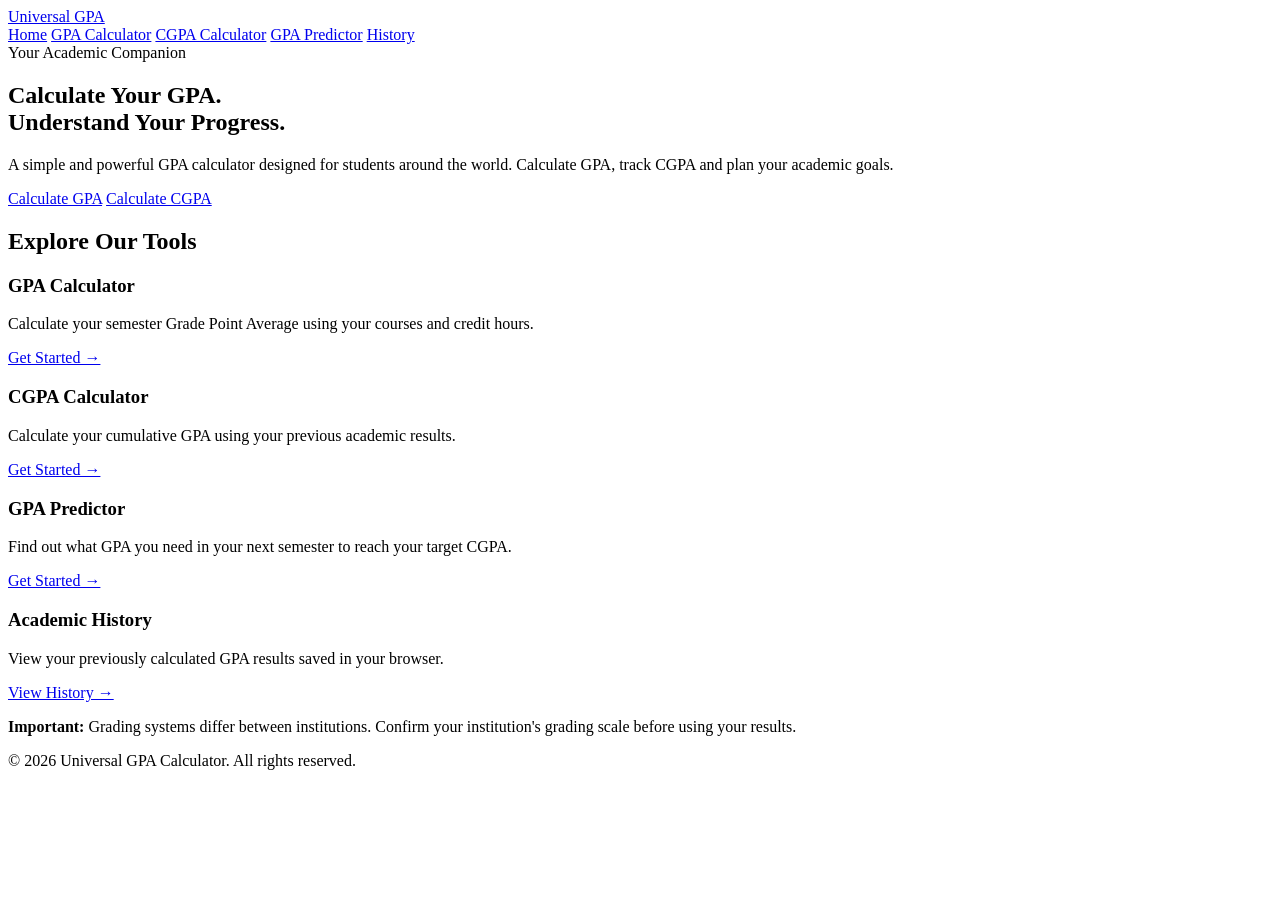
==== index.html @ 067ed75d "Add files via upload" ====
<!DOCTYPE html>

<html lang="en">

<head>
    <meta charset="UTF-8">
    <meta name="viewport" content="width=device-width, initial-scale=1.0">
    <title>Universal GPA Calculator</title>
    <link rel="stylesheet" href="CSS/style.css">
</head>

<body>

    <header>
        <nav class="navbar">
            <a href="index.html" class="logo">Universal GPA</a>


            <div class="nav-links">
                <a href="index.html" class="active">Home</a>
                <a href="gpa.html">GPA Calculator</a>
                <a href="cgpa.html">CGPA Calculator</a>
                <a href="predictor.html">GPA Predictor</a>
                <a href="history.html">History</a>
            </div>
        </nav>


    </header>

    <main>
        <section class="hero">
            <div class="hero-content">
                <span class="badge">Your Academic Companion</span>


                <h1>Calculate Your GPA.<br>Understand Your Progress.</h1>

                <p>
                    A simple and powerful GPA calculator designed for students
                    around the world. Calculate GPA, track CGPA and plan your
                    academic goals.
                </p>

                <a href="gpa.html" class="btn">Calculate GPA</a>
                <a href="cgpa.html" class="btn secondary">Calculate CGPA</a>
            </div>
        </section>

        <section class="container">
            <h2 class="section-title">Explore Our Tools</h2>

            <div class="card-grid">

                <div class="card">
                    <h3>GPA Calculator</h3>
                    <p>Calculate your semester Grade Point Average using your courses and credit hours.</p>
                    <a href="gpa.html">Get Started →</a>
                </div>

                <div class="card">
                    <h3>CGPA Calculator</h3>
                    <p>Calculate your cumulative GPA using your previous academic results.</p>
                    <a href="cgpa.html">Get Started →</a>
                </div>

                <div class="card">
                    <h3>GPA Predictor</h3>
                    <p>Find out what GPA you need in your next semester to reach your target CGPA.</p>
                    <a href="predictor.html">Get Started →</a>
                </div>

                <div class="card">
                    <h3>Academic History</h3>
                    <p>View your previously calculated GPA results saved in your browser.</p>
                    <a href="history.html">View History →</a>
                </div>

            </div>

            <p class="notice">
                <strong>Important:</strong> Grading systems differ between institutions.
                Confirm your institution's grading scale before using your results.
            </p>
        </section>


    </main>

    <footer>
        <p>© 2026 Universal GPA Calculator. All rights reserved.</p>
    </footer>

</body>

</html>
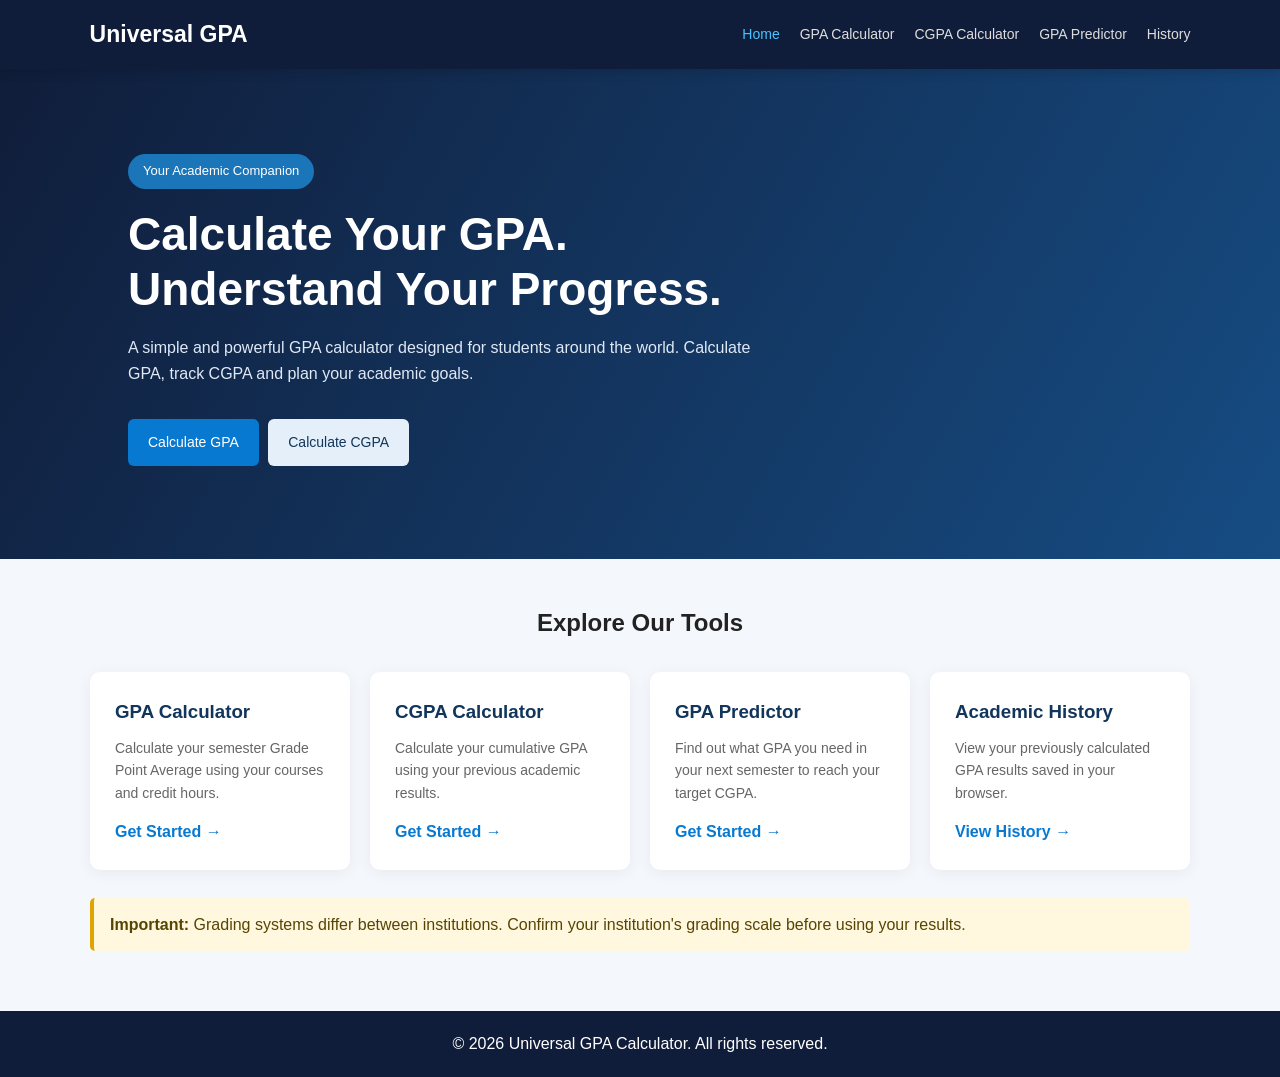
==== commit 25da59e3: "Refactor index.html and correct stylesheet path Updated the HTML structure and fixed stylesheet link" ====
--- a/index.html
+++ b/index.html
@@ -6,7 +6,7 @@
     <meta charset="UTF-8">
     <meta name="viewport" content="width=device-width, initial-scale=1.0">
     <title>Universal GPA Calculator</title>
-    <link rel="stylesheet" href="CSS/style.css">
+<link rel="stylesheet" href="styles.css">
 </head>
 
 <body>
@@ -93,4 +93,4 @@
 
 </body>
 
-</html>+</html>
--- a/styles.css
+++ b/styles.css
@@ -0,0 +1,412 @@
+* {
+  margin: 0;
+  padding: 0;
+  box-sizing: border-box;
+}
+
+html {
+  scroll-behavior: smooth;
+}
+
+body {
+  font-family: Arial, sans-serif;
+  background: #f4f7fb;
+  color: #222;
+  line-height: 1.6;
+  min-height: 100vh;
+}
+
+/* Navigation */
+
+.navbar {
+  background: #101d3a;
+  color: white;
+  padding: 16px 7%;
+  display: flex;
+  justify-content: space-between;
+  align-items: center;
+  gap: 20px;
+  flex-wrap: wrap;
+  position: sticky;
+  top: 0;
+  z-index: 1000;
+  width: 100%;
+  box-shadow: 0 3px 10px rgba(0, 0, 0, 0.15);
+}
+
+.logo {
+  font-size: 23px;
+  font-weight: bold;
+  color: white;
+  text-decoration: none;
+  white-space: nowrap;
+}
+
+.nav-links {
+  display: flex;
+  gap: 20px;
+  flex-wrap: wrap;
+}
+
+.nav-links a {
+  color: #ddd;
+  text-decoration: none;
+  font-size: 14px;
+  transition: 0.3s;
+}
+
+.nav-links a:hover,
+.nav-links a.active {
+  color: #45c4ff;
+}
+
+/* Homepage Hero */
+
+.hero {
+  min-height: 430px;
+  padding: 85px 10%;
+  background: linear-gradient(120deg, #101d3a, #164c83);
+  color: white;
+  display: flex;
+  align-items: center;
+}
+
+.hero-content {
+  max-width: 760px;
+}
+
+.hero h1 {
+  font-size: clamp(32px, 5vw, 46px);
+  line-height: 1.2;
+  margin: 18px 0;
+}
+
+.hero p {
+  max-width: 650px;
+  color: #e0e9f5;
+  margin-bottom: 25px;
+}
+
+.badge {
+  display: inline-block;
+  background: #1b75b9;
+  padding: 7px 15px;
+  border-radius: 20px;
+  font-size: 13px;
+}
+
+/* Buttons */
+
+.btn {
+  display: inline-block;
+  background: #0879d1;
+  color: white;
+  border: none;
+  padding: 12px 20px;
+  border-radius: 6px;
+  cursor: pointer;
+  text-decoration: none;
+  margin: 8px 5px 8px 0;
+  font-size: 14px;
+  transition: 0.3s;
+}
+
+.btn:hover {
+  background: #075fa5;
+}
+
+.secondary {
+  background: #e5eff9;
+  color: #12365b;
+}
+
+.secondary:hover {
+  background: #cbdff2;
+}
+
+.danger {
+  background: #d93636;
+}
+
+.danger:hover {
+  background: #a91f1f;
+}
+
+/* General Sections */
+
+.container {
+  width: 90%;
+  max-width: 1100px;
+  margin: 45px auto;
+}
+
+.section-title,
+.page-heading {
+  text-align: center;
+  margin-bottom: 30px;
+}
+
+.page-heading h1 {
+  font-size: 32px;
+  color: #10264a;
+}
+
+.page-heading p {
+  color: #666;
+}
+
+/* Homepage Cards */
+
+.card-grid {
+  display: grid;
+  grid-template-columns: repeat(auto-fit, minmax(220px, 1fr));
+  gap: 20px;
+}
+
+.card {
+  background: white;
+  padding: 25px;
+  border-radius: 10px;
+  box-shadow: 0 3px 15px rgba(0, 0, 0, 0.06);
+}
+
+.card h3 {
+  color: #12365b;
+  margin-bottom: 10px;
+}
+
+.card p {
+  color: #666;
+  font-size: 14px;
+  margin-bottom: 15px;
+}
+
+.card a {
+  color: #0879d1;
+  text-decoration: none;
+  font-weight: bold;
+}
+
+.notice {
+  background: #fff8df;
+  border-left: 4px solid #e0a400;
+  padding: 14px 16px;
+  margin-top: 28px;
+  border-radius: 5px;
+  color: #574400;
+}
+
+/* Calculator */
+
+.calculator-box {
+  max-width: 780px;
+  margin: auto;
+  background: white;
+  padding: 30px;
+  border-radius: 12px;
+  box-shadow: 0 4px 20px rgba(0, 0, 0, 0.07);
+}
+
+label {
+  display: block;
+  font-weight: bold;
+  margin: 15px 0 6px;
+}
+
+input,
+select,
+textarea {
+  width: 100%;
+  padding: 12px;
+  border: 1px solid #ccd4df;
+  border-radius: 6px;
+  outline: none;
+  font-size: 14px;
+  background: white;
+  color: #222;
+}
+
+input:focus,
+select:focus,
+textarea:focus {
+  border-color: #0879d1;
+  box-shadow: 0 0 0 2px rgba(8, 121, 209, 0.1);
+}
+
+.course-heading {
+  margin-top: 25px;
+}
+
+.course-heading h2 {
+  color: #12365b;
+}
+
+.muted,
+small {
+  color: #777;
+  font-size: 13px;
+}
+
+.course-row {
+  display: grid;
+  grid-template-columns: 2fr 1fr 1fr 40px;
+  gap: 8px;
+  margin: 12px 0;
+  align-items: center;
+}
+
+.remove-btn {
+  height: 43px;
+  border: none;
+  background: #ffe5e5;
+  color: #c00;
+  border-radius: 5px;
+  font-size: 22px;
+  cursor: pointer;
+}
+
+.hidden {
+  display: none !important;
+}
+
+.result {
+  margin-top: 22px;
+  padding: 20px;
+  background: #e9f5ff;
+  border-left: 5px solid #0879d1;
+  border-radius: 6px;
+  overflow-wrap: anywhere;
+}
+
+.result h2 {
+  color: #075fa5;
+  margin-bottom: 10px;
+}
+
+.result p {
+  margin: 5px 0;
+}
+
+.message {
+  margin-top: 12px;
+  color: #c62828;
+  min-height: 22px;
+}
+
+.action-row {
+  margin-top: 10px;
+}
+
+/* History */
+
+.history-header {
+  display: flex;
+  justify-content: space-between;
+  align-items: center;
+  gap: 15px;
+  margin-bottom: 20px;
+}
+
+.history-item {
+  background: white;
+  padding: 20px;
+  margin-bottom: 15px;
+  border-radius: 8px;
+  box-shadow: 0 3px 12px rgba(0, 0, 0, 0.05);
+}
+
+.history-item h3 {
+  color: #12365b;
+}
+
+.history-item p {
+  color: #555;
+  margin-top: 5px;
+}
+
+.history-courses {
+  margin: 10px 0 0 20px;
+  color: #555;
+}
+
+/* Footer */
+
+footer {
+  text-align: center;
+  background: #101d3a;
+  color: white;
+  padding: 20px;
+  margin-top: 60px;
+}
+
+/* Responsive Design */
+
+@media (max-width: 700px) {
+  .navbar {
+    flex-direction: column;
+    align-items: flex-start;
+  }
+
+  .nav-links {
+    gap: 12px;
+  }
+
+  .hero {
+    padding: 60px 7%;
+  }
+
+  .course-row {
+    grid-template-columns: 1fr 1fr;
+  }
+
+  .course-row .course-name {
+    grid-column: 1 / -1;
+  }
+
+  .calculator-box {
+    padding: 20px;
+  }
+
+  .history-header {
+    align-items: flex-start;
+    flex-direction: column;
+  }
+}
+
+@media (max-width: 420px) {
+  .nav-links {
+    gap: 9px;
+  }
+
+  .nav-links a {
+    font-size: 13px;
+  }
+
+  .container {
+    width: 94%;
+  }
+
+  .calculator-box {
+    padding: 16px;
+  }
+}
+
+/* Print */
+
+@media print {
+  .navbar,
+  footer,
+  .btn,
+  .nav-links {
+    display: none !important;
+  }
+
+  body {
+    background: white;
+  }
+
+  .calculator-box,
+  .result {
+    box-shadow: none;
+  }
+}
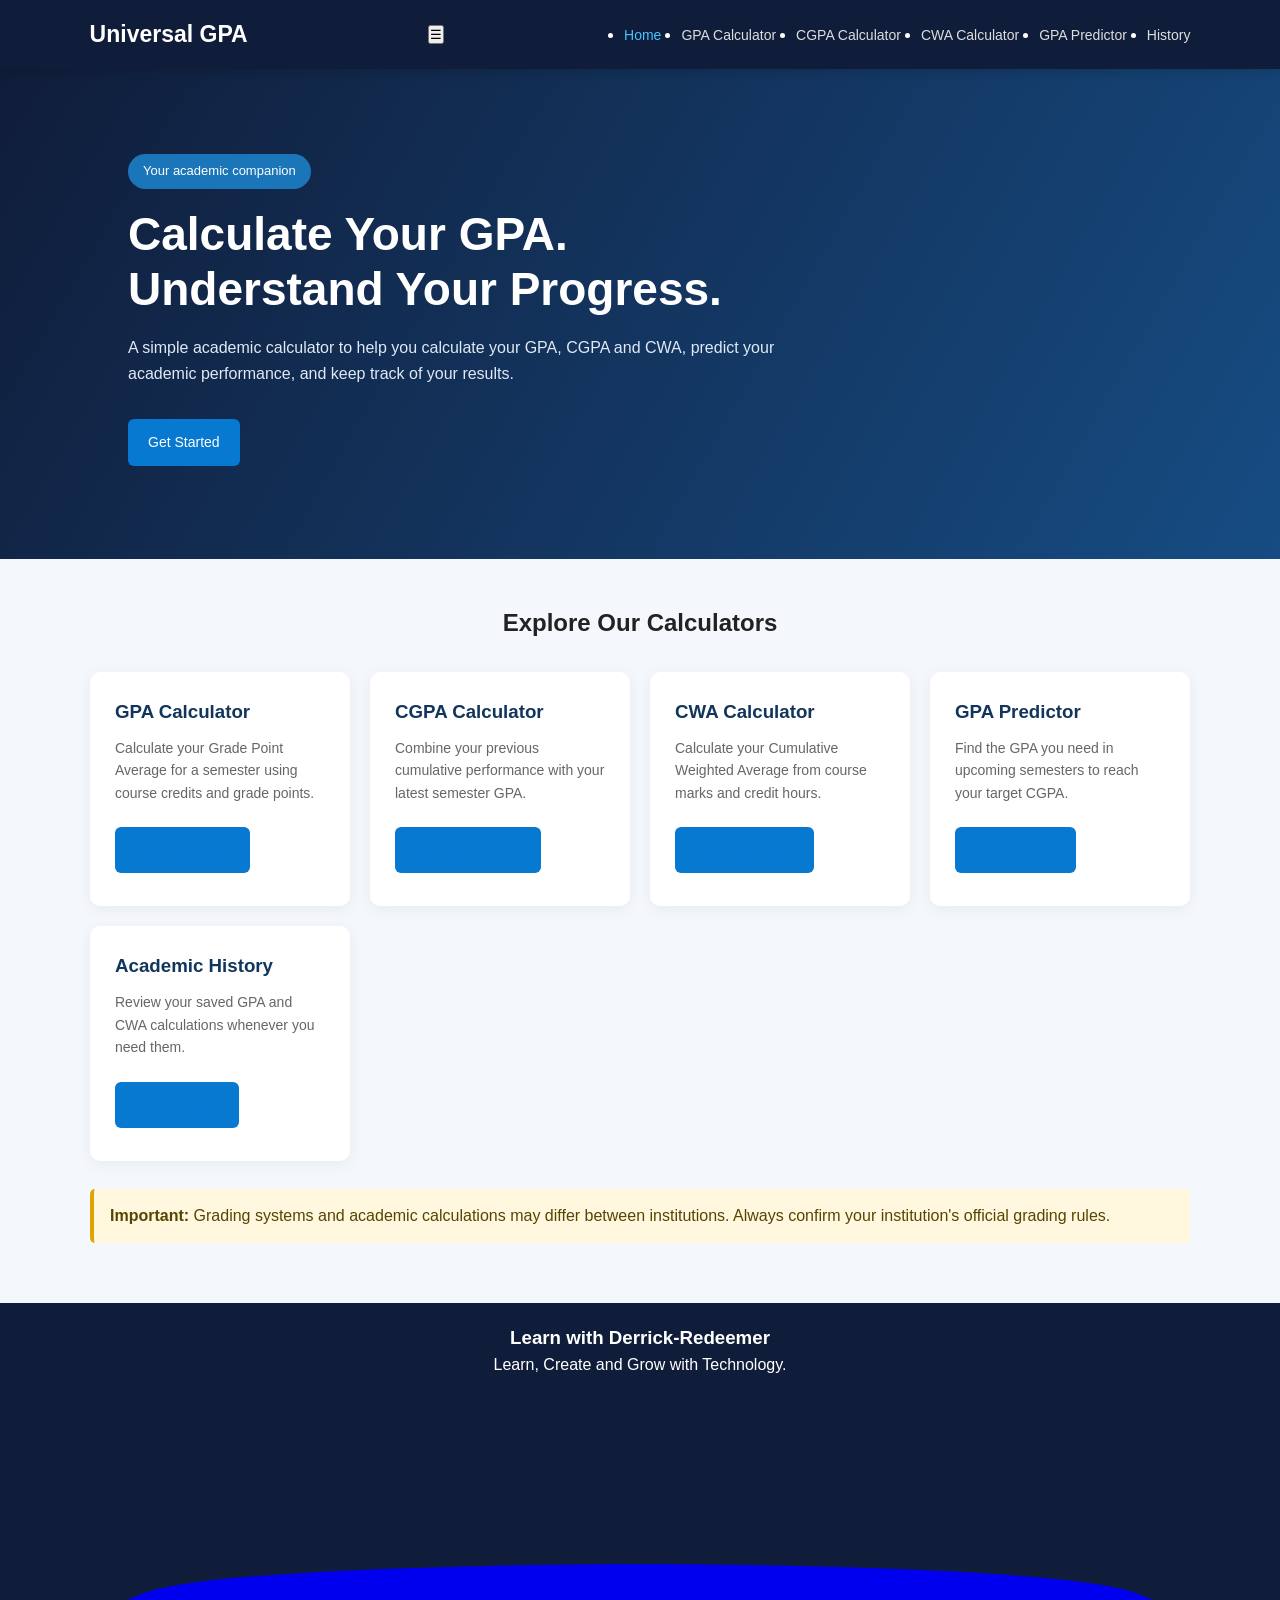
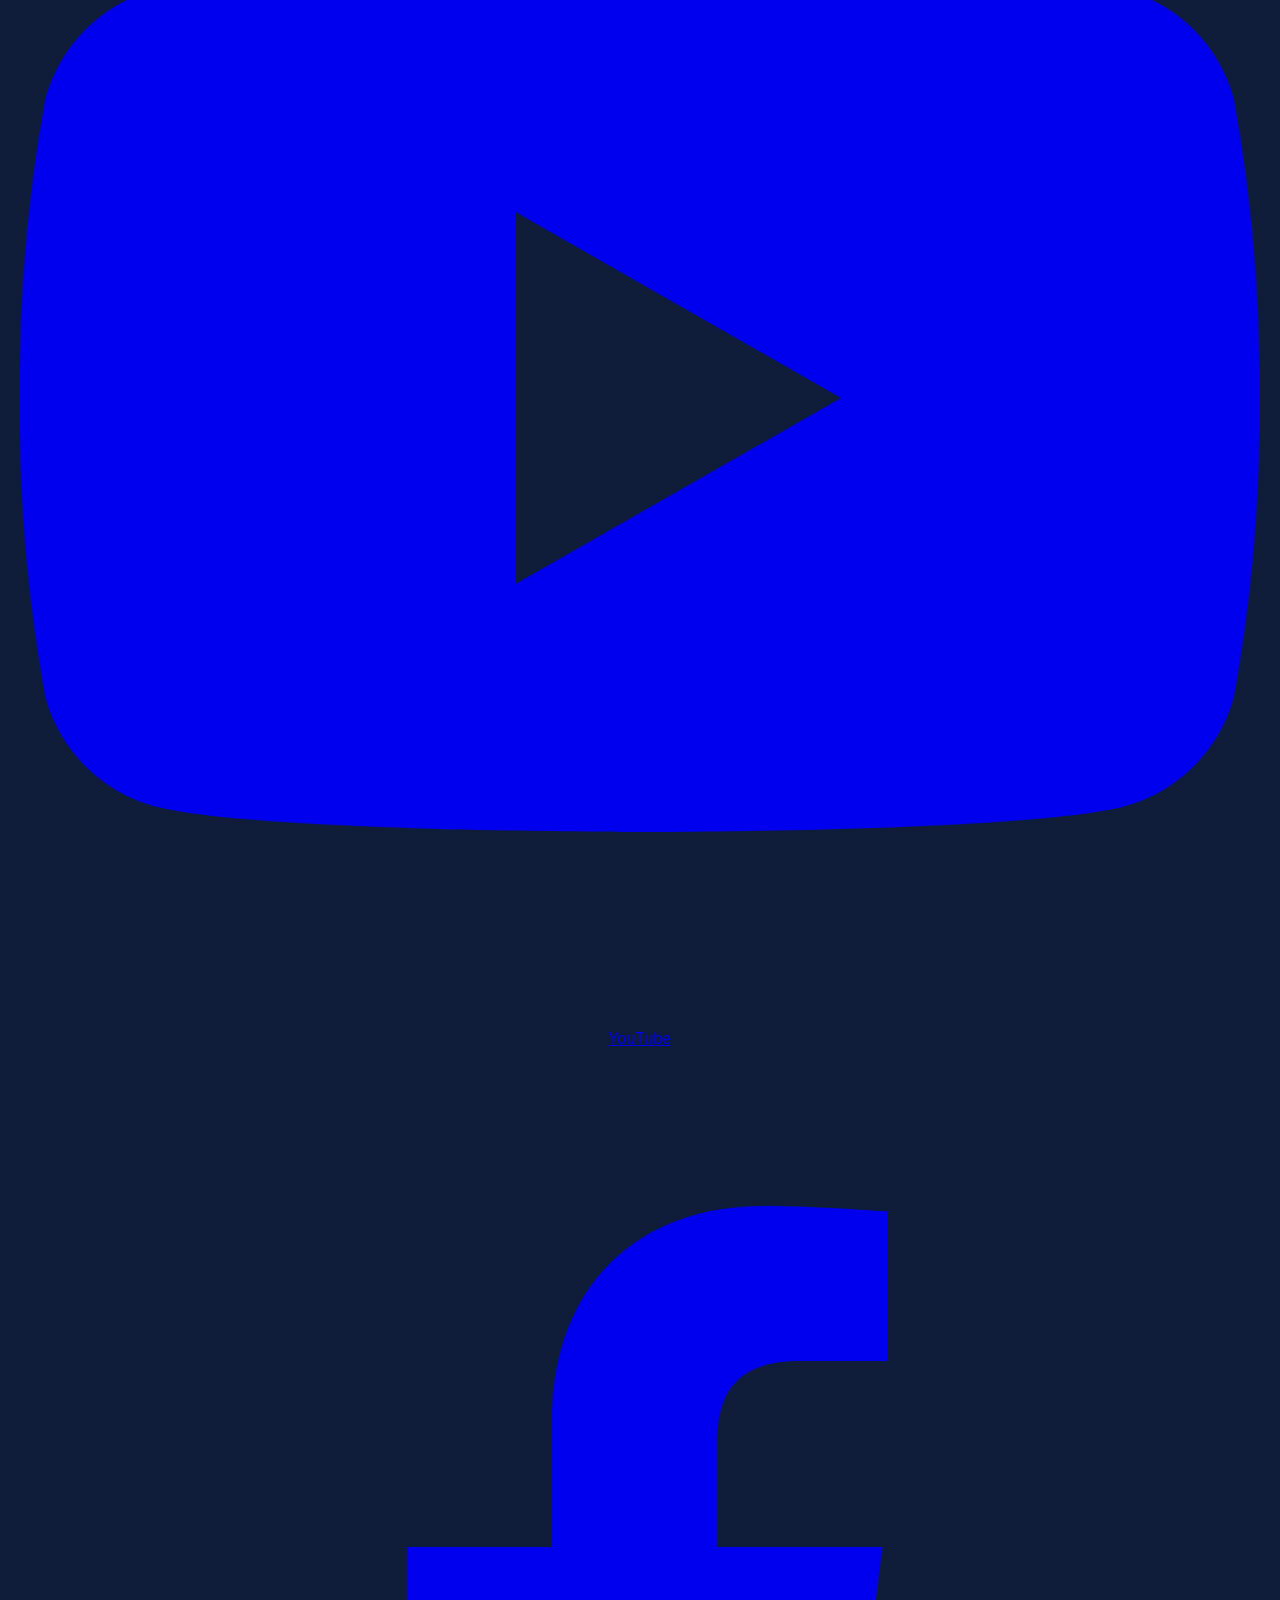
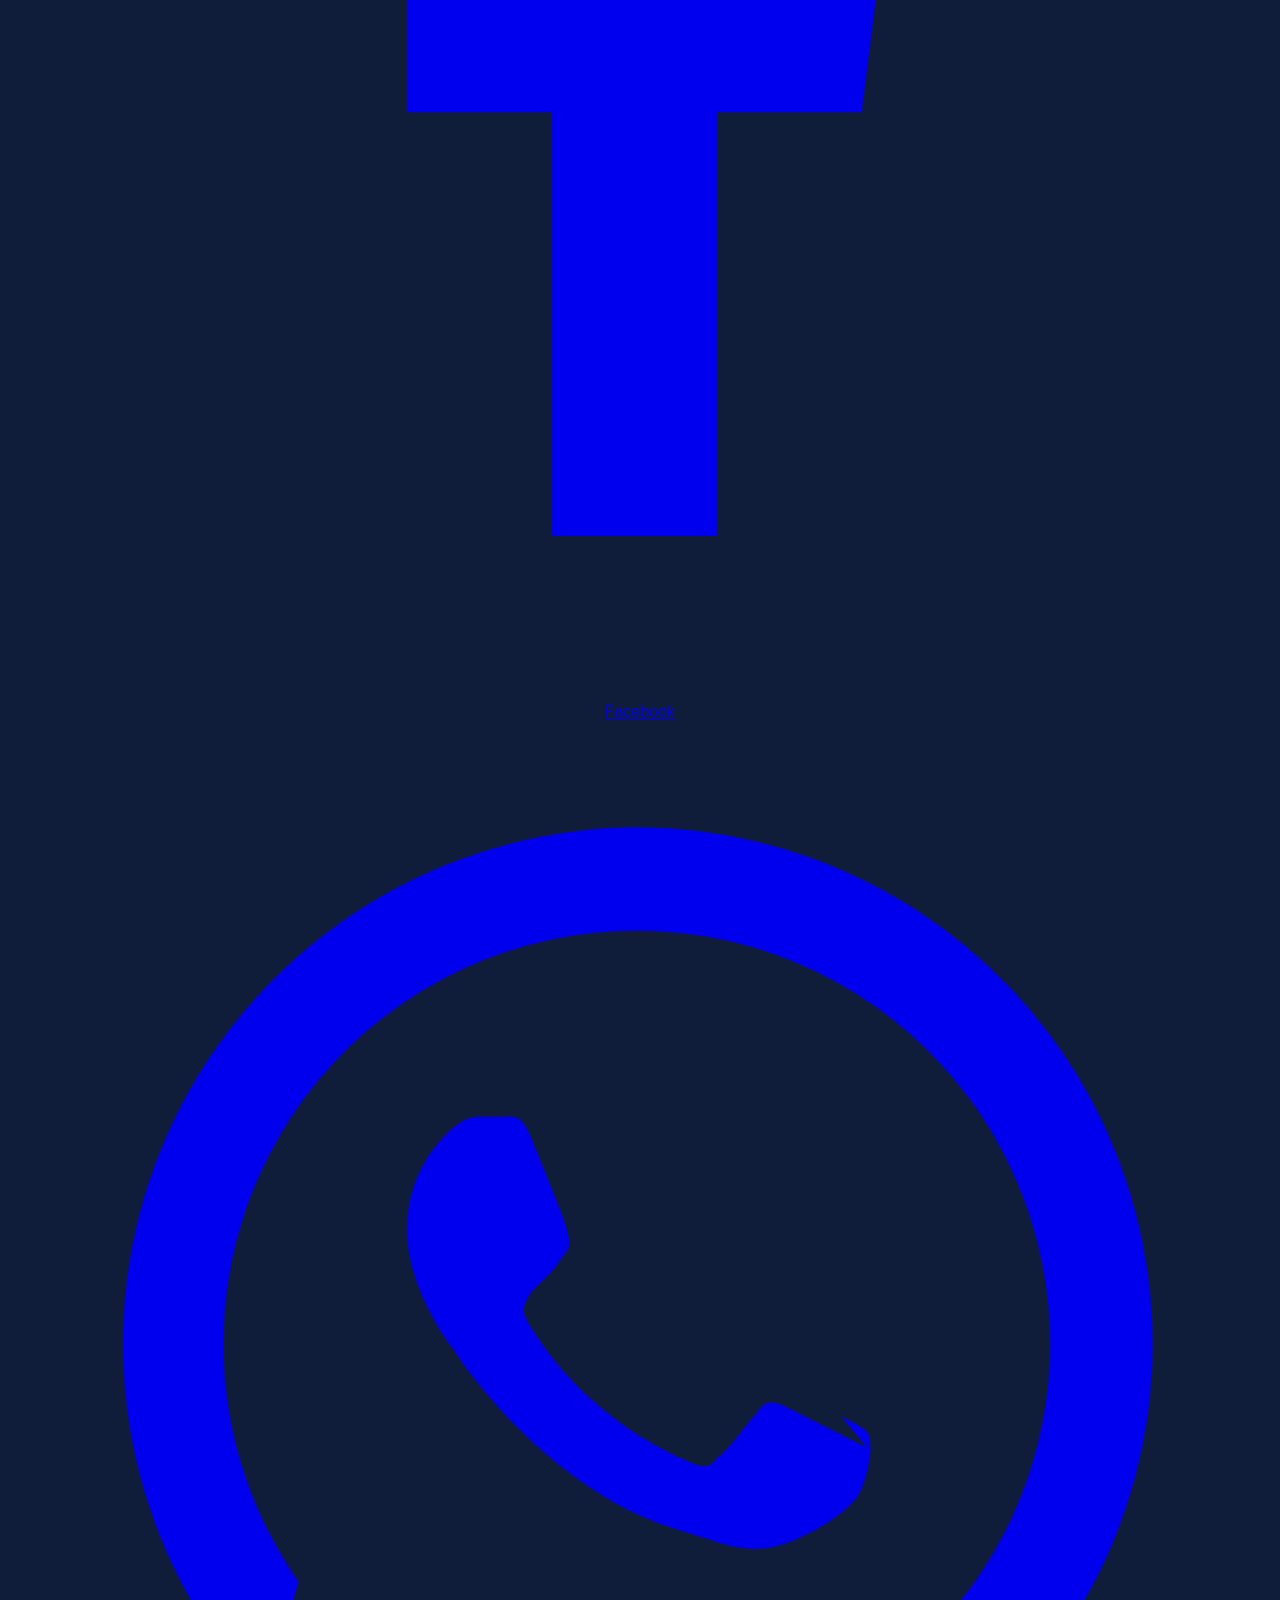
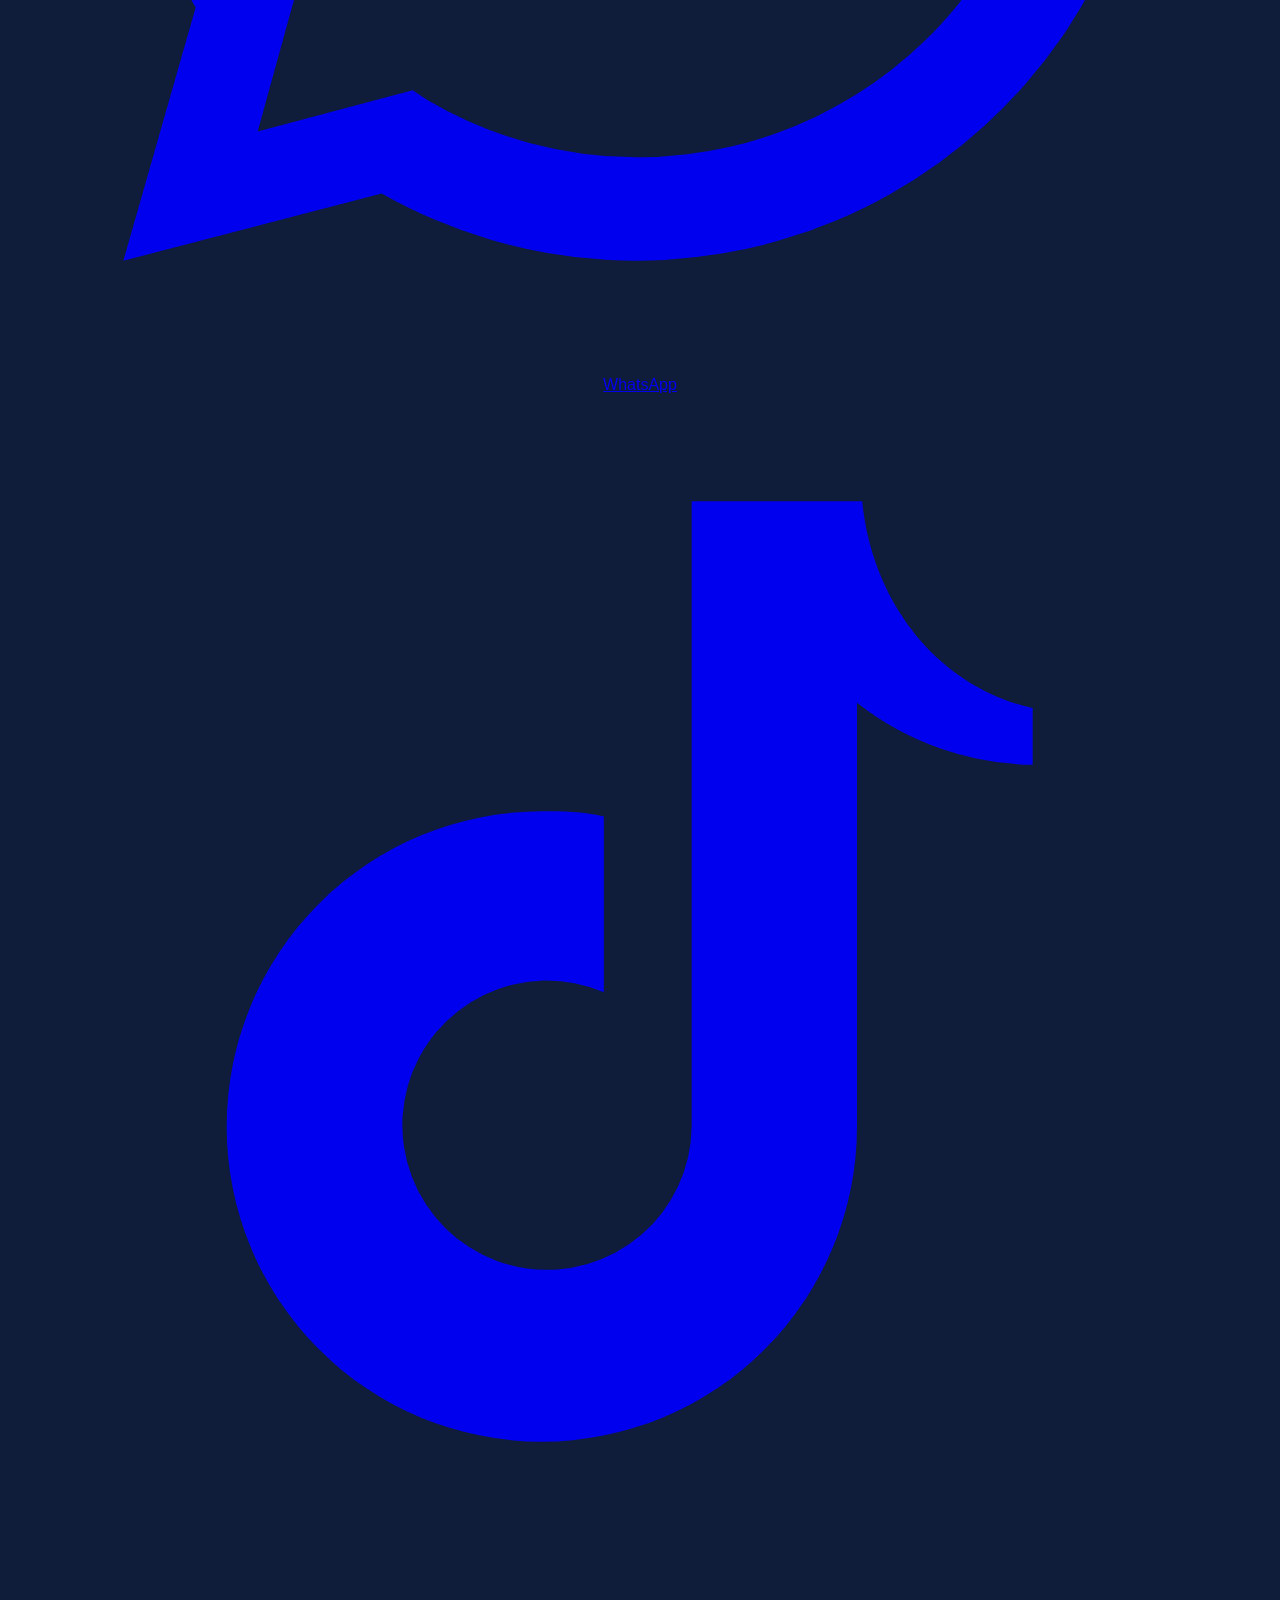
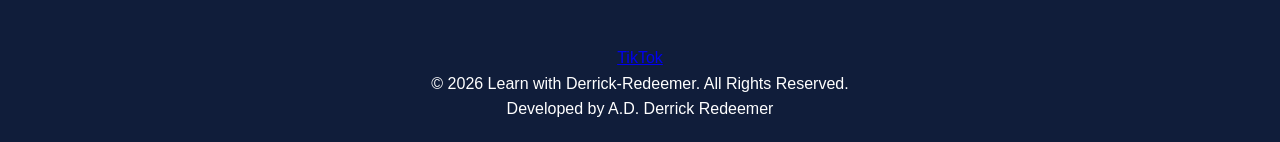
==== commit 4fef593d: "Refactor index.html with new content and layout Updated the HTML structure and content for better cl" ====
--- a/index.html
+++ b/index.html
@@ -1,96 +1,136 @@
 <!DOCTYPE html>
+<html lang="en">
+<head>
+  <meta charset="UTF-8">
+  <meta name="viewport" content="width=device-width, initial-scale=1.0">
+  <meta name="description" content="Calculate and track your GPA, CGPA and CWA with Universal GPA Calculator.">
+  <title>Home | Universal GPA</title>
+  <link rel="stylesheet" href="style.css">
+  <script src="script.js" defer></script>
+</head>
+<body>
+<nav class="navbar">
+  <a class="logo" href="index.html">Universal GPA</a>
+  <button class="menu-toggle" type="button" aria-label="Open navigation menu" aria-expanded="false" aria-controls="primary-navigation">☰</button>
+  <ul class="nav-links" id="primary-navigation">
+    <li><a href="index.html" class="active">Home</a></li>
+    <li><a href="gpa.html">GPA Calculator</a></li>
+    <li><a href="cgpa.html">CGPA Calculator</a></li>
+    <li><a href="cwa.html">CWA Calculator</a></li>
+    <li><a href="predictor.html">GPA Predictor</a></li>
+    <li><a href="history.html">History</a></li>
+  </ul>
+</nav>
 
-<html lang="en">
+<header class="hero">
+  <div class="hero-content">
+    <span class="badge">Your academic companion</span>
+    <h1>Calculate Your GPA.<br>Understand Your Progress.</h1>
+    <p>A simple academic calculator to help you calculate your GPA, CGPA and CWA, predict your academic performance, and keep track of your results.</p>
+    <a class="btn" href="gpa.html">Get Started</a>
+  </div>
+</header>
 
-<head>
-    <meta charset="UTF-8">
-    <meta name="viewport" content="width=device-width, initial-scale=1.0">
-    <title>Universal GPA Calculator</title>
-<link rel="stylesheet" href="styles.css">
-</head>
+<main class="container">
+  <h2 class="section-title">Explore Our Calculators</h2>
 
-<body>
+  <div class="card-grid">
+    <article class="card">
+      <h3>GPA Calculator</h3>
+      <p>Calculate your Grade Point Average for a semester using course credits and grade points.</p>
+      <a class="btn" href="gpa.html">Calculate GPA</a>
+    </article>
 
-    <header>
-        <nav class="navbar">
-            <a href="index.html" class="logo">Universal GPA</a>
+    <article class="card">
+      <h3>CGPA Calculator</h3>
+      <p>Combine your previous cumulative performance with your latest semester GPA.</p>
+      <a class="btn" href="cgpa.html">Calculate CGPA</a>
+    </article>
+
+    <article class="card">
+      <h3>CWA Calculator</h3>
+      <p>Calculate your Cumulative Weighted Average from course marks and credit hours.</p>
+      <a class="btn" href="cwa.html">Calculate CWA</a>
+    </article>
+
+    <article class="card">
+      <h3>GPA Predictor</h3>
+      <p>Find the GPA you need in upcoming semesters to reach your target CGPA.</p>
+      <a class="btn" href="predictor.html">Predict GPA</a>
+    </article>
+
+    <article class="card">
+      <h3>Academic History</h3>
+      <p>Review your saved GPA and CWA calculations whenever you need them.</p>
+      <a class="btn" href="history.html">View History</a>
+    </article>
+  </div>
+
+  <div class="notice">
+    <strong>Important:</strong> Grading systems and academic calculations may differ between institutions. Always confirm your institution's official grading rules.
+  </div>
+</main>
 
 
-            <div class="nav-links">
-                <a href="index.html" class="active">Home</a>
-                <a href="gpa.html">GPA Calculator</a>
-                <a href="cgpa.html">CGPA Calculator</a>
-                <a href="predictor.html">GPA Predictor</a>
-                <a href="history.html">History</a>
-            </div>
-        </nav>
+<footer class="footer">
+  <div class="footer-content">
+    <h3>Learn with Derrick-Redeemer</h3>
+    <p>Learn, Create and Grow with Technology.</p>
 
+    <div class="social-links">
 
-    </header>
+      <!-- YouTube -->
+      <a href="https://www.youtube.com/@learnwithderrick-redeemer"
+         target="_blank" rel="noopener noreferrer"
+         class="social-link youtube" aria-label="YouTube">
+        <svg viewBox="0 0 24 24" aria-hidden="true">
+          <path fill="currentColor" d="M23.5 6.2a3 3 0 0 0-2.1-2.1C19.5 3.6 12 3.6 12 3.6s-7.5 0-9.4.5A3 3 0 0 0 .5 6.2 31 31 0 0 0 0 12a31 31 0 0 0 .5 5.8 3 3 0 0 0 2.1 2.1c1.9.5 9.4.5 9.4.5s7.5 0 9.4-.5a3 3 0 0 0 2.1-2.1A31 31 0 0 0 24 12a31 31 0 0 0-.5-5.8ZM9.6 15.6V8.4l6.3 3.6-6.3 3.6Z"/>
+        </svg>
+        <span>YouTube</span>
+      </a>
 
-    <main>
-        <section class="hero">
-            <div class="hero-content">
-                <span class="badge">Your Academic Companion</span>
+      <!-- Facebook -->
+      <a href="https://www.facebook.com/profile.php?id=61595889685733"
+         target="_blank" rel="noopener noreferrer"
+         class="social-link facebook" aria-label="Facebook">
+        <svg viewBox="0 0 24 24" aria-hidden="true">
+          <path fill="currentColor" d="M13.5 21v-8.2h2.8l.4-3.2h-3.2v-2c0-.9.3-1.6 1.6-1.6h1.7V3.1c-.3 0-1.3-.1-2.4-.1-2.4 0-4.1 1.5-4.1 4.2v2.4H7.5v3.2h2.8V21h3.2Z"/>
+        </svg>
+        <span>Facebook</span>
+      </a>
 
+      <!-- WhatsApp -->
+      <a href="https://whatsapp.com/channel/0029VbE0t8l0lwgwxCSggQ0W"
+         target="_blank" rel="noopener noreferrer"
+         class="social-link whatsapp" aria-label="WhatsApp">
+        <svg viewBox="0 0 24 24" aria-hidden="true">
+          <path fill="currentColor" d="M12 2a10 10 0 0 0-8.6 15.1L2 22l5-1.3A10 10 0 1 0 12 2Zm0 18a8 8 0 0 1-4.1-1.1l-.3-.2-3 .8.8-2.9-.2-.3A8 8 0 1 1 12 20Zm4.4-6c-.2-.1-1.4-.7-1.6-.8-.2-.1-.4-.1-.5.1-.2.2-.6.8-.8.9-.1.2-.3.2-.5.1-.2-.1-1-.4-1.9-1.2-.7-.6-1.2-1.4-1.3-1.6-.1-.2 0-.3.1-.5l.4-.4c.1-.1.2-.3.3-.4.1-.2 0-.3 0-.4 0-.1-.5-1.3-.7-1.8-.2-.5-.4-.4-.5-.4h-.5c-.2 0-.4.1-.6.3-.2.2-.8.8-.8 1.9s.8 2.2.9 2.3c.1.2 1.6 2.4 3.8 3.3.5.2.9.3 1.2.4.5.2 1 .2 1.3.1.4-.1 1.4-.6 1.6-1.1.2-.5.2-1 .1-1.1-.1-.1-.3-.2-.5-.3Z"/>
+        </svg>
+        <span>WhatsApp</span>
+      </a>
 
-                <h1>Calculate Your GPA.<br>Understand Your Progress.</h1>
+      <!-- TikTok -->
+      <a href="https://vm.tiktok.com/ZS9rGQeWpofyy-hXux3"
+         target="_blank" rel="noopener noreferrer"
+         class="social-link tiktok" aria-label="TikTok">
+        <svg viewBox="0 0 24 24" aria-hidden="true">
+          <path fill="currentColor" d="M19.6 7.1a5.6 5.6 0 0 1-3.4-1.2v8.2a6.1 6.1 0 1 1-6.1-6.1c.4 0 .8 0 1.2.1v3.4a2.8 2.8 0 1 0 1.7 2.6V2h3.3c.2 2 1.5 3.6 3.3 4v1.1Z"/>
+        </svg>
+        <span>TikTok</span>
+      </a>
 
-                <p>
-                    A simple and powerful GPA calculator designed for students
-                    around the world. Calculate GPA, track CGPA and plan your
-                    academic goals.
-                </p>
+    </div>
 
-                <a href="gpa.html" class="btn">Calculate GPA</a>
-                <a href="cgpa.html" class="btn secondary">Calculate CGPA</a>
-            </div>
-        </section>
+    <p class="copyright">
+      &copy; 2026 Learn with Derrick-Redeemer.
+      All Rights Reserved.
+    </p>
 
-        <section class="container">
-            <h2 class="section-title">Explore Our Tools</h2>
-
-            <div class="card-grid">
-
-                <div class="card">
-                    <h3>GPA Calculator</h3>
-                    <p>Calculate your semester Grade Point Average using your courses and credit hours.</p>
-                    <a href="gpa.html">Get Started →</a>
-                </div>
-
-                <div class="card">
-                    <h3>CGPA Calculator</h3>
-                    <p>Calculate your cumulative GPA using your previous academic results.</p>
-                    <a href="cgpa.html">Get Started →</a>
-                </div>
-
-                <div class="card">
-                    <h3>GPA Predictor</h3>
-                    <p>Find out what GPA you need in your next semester to reach your target CGPA.</p>
-                    <a href="predictor.html">Get Started →</a>
-                </div>
-
-                <div class="card">
-                    <h3>Academic History</h3>
-                    <p>View your previously calculated GPA results saved in your browser.</p>
-                    <a href="history.html">View History →</a>
-                </div>
-
-            </div>
-
-            <p class="notice">
-                <strong>Important:</strong> Grading systems differ between institutions.
-                Confirm your institution's grading scale before using your results.
-            </p>
-        </section>
-
-
-    </main>
-
-    <footer>
-        <p>© 2026 Universal GPA Calculator. All rights reserved.</p>
-    </footer>
+    <p class="developer-credit">
+      Developed by A.D. Derrick Redeemer
+    </p>
+  </div>
+</footer>
 
 </body>
-
 </html>
--- a/style.css
+++ b/style.css
@@ -0,0 +1,412 @@
+* {
+  margin: 0;
+  padding: 0;
+  box-sizing: border-box;
+}
+
+html {
+  scroll-behavior: smooth;
+}
+
+body {
+  font-family: Arial, sans-serif;
+  background: #f4f7fb;
+  color: #222;
+  line-height: 1.6;
+  min-height: 100vh;
+}
+
+/* Navigation */
+
+.navbar {
+  background: #101d3a;
+  color: white;
+  padding: 16px 7%;
+  display: flex;
+  justify-content: space-between;
+  align-items: center;
+  gap: 20px;
+  flex-wrap: wrap;
+  position: sticky;
+  top: 0;
+  z-index: 1000;
+  width: 100%;
+  box-shadow: 0 3px 10px rgba(0, 0, 0, 0.15);
+}
+
+.logo {
+  font-size: 23px;
+  font-weight: bold;
+  color: white;
+  text-decoration: none;
+  white-space: nowrap;
+}
+
+.nav-links {
+  display: flex;
+  gap: 20px;
+  flex-wrap: wrap;
+}
+
+.nav-links a {
+  color: #ddd;
+  text-decoration: none;
+  font-size: 14px;
+  transition: 0.3s;
+}
+
+.nav-links a:hover,
+.nav-links a.active {
+  color: #45c4ff;
+}
+
+/* Homepage Hero */
+
+.hero {
+  min-height: 430px;
+  padding: 85px 10%;
+  background: linear-gradient(120deg, #101d3a, #164c83);
+  color: white;
+  display: flex;
+  align-items: center;
+}
+
+.hero-content {
+  max-width: 760px;
+}
+
+.hero h1 {
+  font-size: clamp(32px, 5vw, 46px);
+  line-height: 1.2;
+  margin: 18px 0;
+}
+
+.hero p {
+  max-width: 650px;
+  color: #e0e9f5;
+  margin-bottom: 25px;
+}
+
+.badge {
+  display: inline-block;
+  background: #1b75b9;
+  padding: 7px 15px;
+  border-radius: 20px;
+  font-size: 13px;
+}
+
+/* Buttons */
+
+.btn {
+  display: inline-block;
+  background: #0879d1;
+  color: white;
+  border: none;
+  padding: 12px 20px;
+  border-radius: 6px;
+  cursor: pointer;
+  text-decoration: none;
+  margin: 8px 5px 8px 0;
+  font-size: 14px;
+  transition: 0.3s;
+}
+
+.btn:hover {
+  background: #075fa5;
+}
+
+.secondary {
+  background: #e5eff9;
+  color: #12365b;
+}
+
+.secondary:hover {
+  background: #cbdff2;
+}
+
+.danger {
+  background: #d93636;
+}
+
+.danger:hover {
+  background: #a91f1f;
+}
+
+/* General Sections */
+
+.container {
+  width: 90%;
+  max-width: 1100px;
+  margin: 45px auto;
+}
+
+.section-title,
+.page-heading {
+  text-align: center;
+  margin-bottom: 30px;
+}
+
+.page-heading h1 {
+  font-size: 32px;
+  color: #10264a;
+}
+
+.page-heading p {
+  color: #666;
+}
+
+/* Homepage Cards */
+
+.card-grid {
+  display: grid;
+  grid-template-columns: repeat(auto-fit, minmax(220px, 1fr));
+  gap: 20px;
+}
+
+.card {
+  background: white;
+  padding: 25px;
+  border-radius: 10px;
+  box-shadow: 0 3px 15px rgba(0, 0, 0, 0.06);
+}
+
+.card h3 {
+  color: #12365b;
+  margin-bottom: 10px;
+}
+
+.card p {
+  color: #666;
+  font-size: 14px;
+  margin-bottom: 15px;
+}
+
+.card a {
+  color: #0879d1;
+  text-decoration: none;
+  font-weight: bold;
+}
+
+.notice {
+  background: #fff8df;
+  border-left: 4px solid #e0a400;
+  padding: 14px 16px;
+  margin-top: 28px;
+  border-radius: 5px;
+  color: #574400;
+}
+
+/* Calculator */
+
+.calculator-box {
+  max-width: 780px;
+  margin: auto;
+  background: white;
+  padding: 30px;
+  border-radius: 12px;
+  box-shadow: 0 4px 20px rgba(0, 0, 0, 0.07);
+}
+
+label {
+  display: block;
+  font-weight: bold;
+  margin: 15px 0 6px;
+}
+
+input,
+select,
+textarea {
+  width: 100%;
+  padding: 12px;
+  border: 1px solid #ccd4df;
+  border-radius: 6px;
+  outline: none;
+  font-size: 14px;
+  background: white;
+  color: #222;
+}
+
+input:focus,
+select:focus,
+textarea:focus {
+  border-color: #0879d1;
+  box-shadow: 0 0 0 2px rgba(8, 121, 209, 0.1);
+}
+
+.course-heading {
+  margin-top: 25px;
+}
+
+.course-heading h2 {
+  color: #12365b;
+}
+
+.muted,
+small {
+  color: #777;
+  font-size: 13px;
+}
+
+.course-row {
+  display: grid;
+  grid-template-columns: 2fr 1fr 1fr 40px;
+  gap: 8px;
+  margin: 12px 0;
+  align-items: center;
+}
+
+.remove-btn {
+  height: 43px;
+  border: none;
+  background: #ffe5e5;
+  color: #c00;
+  border-radius: 5px;
+  font-size: 22px;
+  cursor: pointer;
+}
+
+.hidden {
+  display: none !important;
+}
+
+.result {
+  margin-top: 22px;
+  padding: 20px;
+  background: #e9f5ff;
+  border-left: 5px solid #0879d1;
+  border-radius: 6px;
+  overflow-wrap: anywhere;
+}
+
+.result h2 {
+  color: #075fa5;
+  margin-bottom: 10px;
+}
+
+.result p {
+  margin: 5px 0;
+}
+
+.message {
+  margin-top: 12px;
+  color: #c62828;
+  min-height: 22px;
+}
+
+.action-row {
+  margin-top: 10px;
+}
+
+/* History */
+
+.history-header {
+  display: flex;
+  justify-content: space-between;
+  align-items: center;
+  gap: 15px;
+  margin-bottom: 20px;
+}
+
+.history-item {
+  background: white;
+  padding: 20px;
+  margin-bottom: 15px;
+  border-radius: 8px;
+  box-shadow: 0 3px 12px rgba(0, 0, 0, 0.05);
+}
+
+.history-item h3 {
+  color: #12365b;
+}
+
+.history-item p {
+  color: #555;
+  margin-top: 5px;
+}
+
+.history-courses {
+  margin: 10px 0 0 20px;
+  color: #555;
+}
+
+/* Footer */
+
+footer {
+  text-align: center;
+  background: #101d3a;
+  color: white;
+  padding: 20px;
+  margin-top: 60px;
+}
+
+/* Responsive Design */
+
+@media (max-width: 700px) {
+  .navbar {
+    flex-direction: column;
+    align-items: flex-start;
+  }
+
+  .nav-links {
+    gap: 12px;
+  }
+
+  .hero {
+    padding: 60px 7%;
+  }
+
+  .course-row {
+    grid-template-columns: 1fr 1fr;
+  }
+
+  .course-row .course-name {
+    grid-column: 1 / -1;
+  }
+
+  .calculator-box {
+    padding: 20px;
+  }
+
+  .history-header {
+    align-items: flex-start;
+    flex-direction: column;
+  }
+}
+
+@media (max-width: 420px) {
+  .nav-links {
+    gap: 9px;
+  }
+
+  .nav-links a {
+    font-size: 13px;
+  }
+
+  .container {
+    width: 94%;
+  }
+
+  .calculator-box {
+    padding: 16px;
+  }
+}
+
+/* Print */
+
+@media print {
+  .navbar,
+  footer,
+  .btn,
+  .nav-links {
+    display: none !important;
+  }
+
+  body {
+    background: white;
+  }
+
+  .calculator-box,
+  .result {
+    box-shadow: none;
+  }
+}
